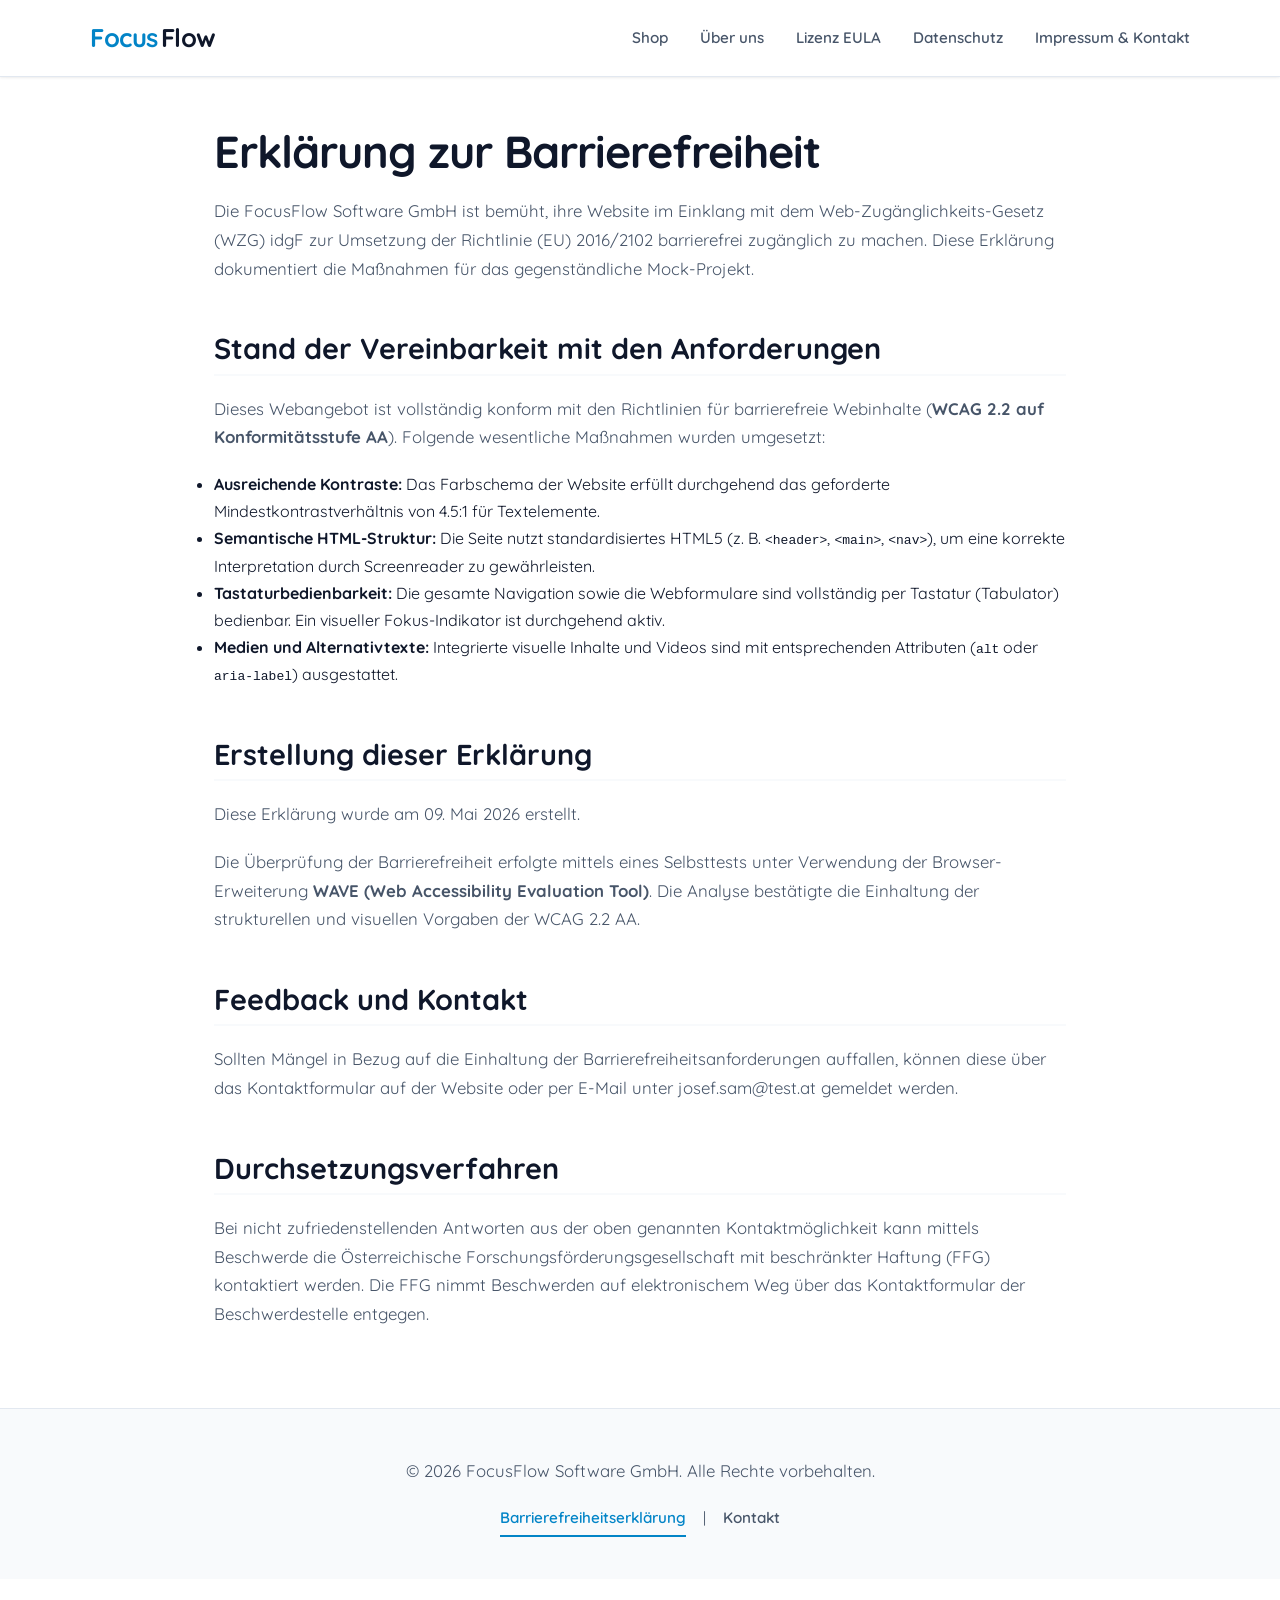
==== barrierefreiheit.html @ 927aa1f4 "Add files via upload" ====
<!DOCTYPE html>
<html lang="de">
<head>
    <meta charset="UTF-8">
    <meta name="viewport" content="width=device-width, initial-scale=1.0">
    <title>Barrierefreiheitserklärung - FocusFlow Webshop</title>
    <link rel="stylesheet" href="style.css">
</head>
<body>
<header role="banner">
    <div class="nav-container">
        <div class="logo">
            <a href="index.html" aria-label="FocusFlow Startseite"><span>Focus</span>Flow</a>
        </div>
        <nav role="navigation" aria-label="Hauptnavigation">
            <ul>
                <li><a href="index.html" >Shop</a></li>
                <li><a href="about.html" >Über uns</a></li>
                <li><a href="lizenz.html" >Lizenz EULA</a></li>
                <li><a href="datenschutz.html" >Datenschutz</a></li>
                <li><a href="impressum.html" >Impressum & Kontakt</a></li>
            </ul>
        </nav>
    </div>
</header>
<main id="main-content" role="main">
    <section>
        <h1>Erklärung zur Barrierefreiheit</h1>
        <p>Die FocusFlow Software GmbH ist bemüht, ihre Website im Einklang mit dem Web-Zugänglichkeits-Gesetz (WZG) idgF zur Umsetzung der Richtlinie (EU) 2016/2102 barrierefrei zugänglich zu machen. Diese Erklärung dokumentiert die Maßnahmen für das gegenständliche Mock-Projekt.</p>

        <h2>Stand der Vereinbarkeit mit den Anforderungen</h2>
        <p>Dieses Webangebot ist vollständig konform mit den Richtlinien für barrierefreie Webinhalte (<strong>WCAG 2.2 auf Konformitätsstufe AA</strong>). Folgende wesentliche Maßnahmen wurden umgesetzt:</p>
        <ul>
            <li><strong>Ausreichende Kontraste:</strong> Das Farbschema der Website erfüllt durchgehend das geforderte Mindestkontrastverhältnis von 4.5:1 für Textelemente.</li>
            <li><strong>Semantische HTML-Struktur:</strong> Die Seite nutzt standardisiertes HTML5 (z. B. <code>&lt;header&gt;</code>, <code>&lt;main&gt;</code>, <code>&lt;nav&gt;</code>), um eine korrekte Interpretation durch Screenreader zu gewährleisten.</li>
            <li><strong>Tastaturbedienbarkeit:</strong> Die gesamte Navigation sowie die Webformulare sind vollständig per Tastatur (Tabulator) bedienbar. Ein visueller Fokus-Indikator ist durchgehend aktiv.</li>
            <li><strong>Medien und Alternativtexte:</strong> Integrierte visuelle Inhalte und Videos sind mit entsprechenden Attributen (<code>alt</code> oder <code>aria-label</code>) ausgestattet.</li>
        </ul>

        <h2>Erstellung dieser Erklärung</h2>
        <p>Diese Erklärung wurde am 09. Mai 2026 erstellt.</p>
        <p>Die Überprüfung der Barrierefreiheit erfolgte mittels eines Selbsttests unter Verwendung der Browser-Erweiterung <strong>WAVE (Web Accessibility Evaluation Tool)</strong>. Die Analyse bestätigte die Einhaltung der strukturellen und visuellen Vorgaben der WCAG 2.2 AA.</p>

        <h2>Feedback und Kontakt</h2>
        <p>Sollten Mängel in Bezug auf die Einhaltung der Barrierefreiheitsanforderungen auffallen, können diese über das Kontaktformular auf der Website oder per E-Mail unter josef.sam@test.at gemeldet werden.</p>

        <h2>Durchsetzungsverfahren</h2>
        <p>Bei nicht zufriedenstellenden Antworten aus der oben genannten Kontaktmöglichkeit kann mittels Beschwerde die Österreichische Forschungsförderungsgesellschaft mit beschränkter Haftung (FFG) kontaktiert werden. Die FFG nimmt Beschwerden auf elektronischem Weg über das Kontaktformular der Beschwerdestelle entgegen.</p>
    </section>
</main>
<footer role="contentinfo">
    <p>&copy; 2026 FocusFlow Software GmbH. Alle Rechte vorbehalten.</p>
    <nav aria-label="Fußzeilen-Navigation">
        <a href="barrierefreiheit.html" class="active">Barrierefreiheitserklärung</a> |
        <a href="impressum.html">Kontakt</a>
    </nav>
</footer>
</body>
</html>
---- style.css ----
/* FocusFlow Webshop Stylesheet - WCAG 2.2 AA Compliant Palette (Light Mode - Polished) */
@import url('https://fonts.googleapis.com/css2?family=Quicksand:wght@400;500;600;700&display=swap');

:root {
    --bg-color: #ffffff;
    --card-bg: #f8fafc;
    --text-color: #0f172a;
    --text-muted: #475569;
    --primary: #0284c7;
    --primary-hover: #0369a1;
    --border-color: #e2e8f0;
    --focus-ring: #0ea5e9;
    --shadow-sm: 0 1px 3px rgba(0,0,0,0.05), 0 1px 2px rgba(0,0,0,0.03);
    --shadow-md: 0 4px 6px -1px rgba(0,0,0,0.05), 0 2px 4px -1px rgba(0,0,0,0.03);
}

* {
    box-sizing: border-box;
    margin: 0;
    padding: 0;
}

body {
    font-family: 'Quicksand', system-ui, -apple-system, sans-serif;
    background-color: var(--bg-color);
    color: var(--text-color);
    line-height: 1.7;
    padding-bottom: 4rem;
    -webkit-font-smoothing: antialiased;
}

input:focus, select:focus, textarea:focus, button:focus, a:focus {
    outline: 3px solid var(--focus-ring);
    outline-offset: 3px;
    border-radius: 4px;
}

header {
    background-color: rgba(255, 255, 255, 0.95);
    backdrop-filter: blur(8px);
    border-bottom: 1px solid var(--border-color);
    padding: 1rem 2rem;
    position: sticky;
    top: 0;
    z-index: 100;
    box-shadow: var(--shadow-sm);
}

.nav-container {
    max-width: 1100px;
    margin: 0 auto;
    display: flex;
    justify-content: space-between;
    align-items: center;
}

.logo a {
    font-size: 1.6rem;
    font-weight: 700;
    color: var(--text-color);
    text-decoration: none;
    display: flex;
    align-items: center;
    gap: 0.2rem;
    letter-spacing: -0.5px;
}

.logo span { color: var(--primary); }

nav ul {
    display: flex;
    list-style: none;
    gap: 2rem;
}

nav a {
    color: var(--text-muted);
    text-decoration: none;
    font-weight: 600;
    font-size: 0.95rem;
    padding: 0.5rem 0;
    transition: color 0.3s ease, border-color 0.3s ease;
    border-bottom: 2px solid transparent;
}

nav a:hover, nav a.active {
    color: var(--primary);
    border-bottom: 2px solid var(--primary);
}

main {
    max-width: 900px;
    margin: 3rem auto;
    padding: 0 1.5rem;
}

h1, h2, h3 {
    margin-bottom: 1.2rem;
    font-weight: 700;
    color: var(--text-color);
    line-height: 1.2;
}

h1 { font-size: 2.8rem; letter-spacing: -1px; }
h2 {
    font-size: 1.8rem;
    margin-top: 3rem;
    padding-bottom: 0.5rem;
    border-bottom: 2px solid var(--card-bg);
}
p { margin-bottom: 1.2rem; color: var(--text-muted); font-size: 1.05rem; }

.hero {
    text-align: center;
    padding: 4rem 2rem;
    background: linear-gradient(145deg, var(--card-bg) 0%, #ffffff 100%);
    border-radius: 16px;
    margin-bottom: 4rem;
    border: 1px solid var(--border-color);
    box-shadow: var(--shadow-sm);
}

.media-container {
    margin: 2.5rem auto 1rem;
    max-width: 800px;
    border-radius: 12px;
    overflow: hidden;
    border: 4px solid #ffffff;
    box-shadow: var(--shadow-md);
    background-color: var(--card-bg);
}
video, img { width: 100%; display: block; border-radius: 8px; }

.interactive-box {
    background-color: #f0f9ff;
    padding: 2rem;
    border-radius: 12px;
    border: 1px dashed var(--primary);
    margin: 2rem 0;
    text-align: center;
}
.interactive-box h3 { color: var(--primary); margin-bottom: 0.5rem; }

button.btn, .btn {
    background-color: var(--primary);
    color: #ffffff;
    border: none;
    padding: 0.85rem 2rem;
    font-size: 1rem;
    font-weight: 700;
    border-radius: 8px;
    cursor: pointer;
    transition: all 0.2s ease;
    display: inline-block;
    text-decoration: none;
    box-shadow: 0 2px 4px rgba(2, 132, 199, 0.2);
}
button.btn:hover, .btn:hover {
    background-color: var(--primary-hover);
    transform: translateY(-2px);
    box-shadow: 0 4px 6px rgba(2, 132, 199, 0.3);
}

.shop-grid {
    display: grid;
    grid-template-columns: repeat(auto-fit, minmax(320px, 1fr));
    gap: 2.5rem;
    margin-top: 2.5rem;
}

.card {
    background-color: #ffffff;
    border: 1px solid var(--border-color);
    border-radius: 16px;
    padding: 2.5rem;
    display: flex;
    flex-direction: column;
    justify-content: space-between;
    transition: transform 0.3s ease, box-shadow 0.3s ease;
    box-shadow: var(--shadow-sm);
}

.card:hover {
    transform: translateY(-5px);
    box-shadow: var(--shadow-md);
}

.card.featured {
    border-color: var(--primary);
    border-width: 2px;
    position: relative;
}

.card.featured::before {
    content: "Bestseller";
    position: absolute;
    top: -14px;
    right: 24px;
    background-color: var(--primary);
    color: white;
    padding: 0.3rem 1rem;
    font-size: 0.85rem;
    font-weight: 700;
    border-radius: 20px;
    text-transform: uppercase;
    letter-spacing: 0.5px;
}

.price {
    font-size: 2.5rem;
    font-weight: 700;
    color: var(--text-color);
    margin: 1.5rem 0;
    display: flex;
    align-items: baseline;
    gap: 0.5rem;
}

.features-list { list-style: none; margin: 2rem 0; padding-top: 1.5rem; border-top: 1px solid var(--border-color); }
.features-list li { margin-bottom: 0.8rem; color: var(--text-color); font-weight: 500; display: flex; align-items: center; gap: 0.5rem; }

.form-group { margin-bottom: 1.5rem; }
label { display: block; margin-bottom: 0.5rem; font-weight: 600; color: var(--text-color); }
input, textarea, select {
    width: 100%;
    padding: 0.9rem;
    background-color: #ffffff;
    border: 1px solid var(--border-color);
    color: var(--text-color);
    border-radius: 8px;
    font-family: inherit;
    transition: border-color 0.2s ease, box-shadow 0.2s ease;
}
input:focus, textarea:focus {
    border-color: var(--primary);
    box-shadow: 0 0 0 3px rgba(2, 132, 199, 0.1);
}

table { width: 100%; border-collapse: separate; border-spacing: 0; margin: 2rem 0; border: 1px solid var(--border-color); border-radius: 8px; overflow: hidden; }
th, td { padding: 1.2rem; text-align: left; border-bottom: 1px solid var(--border-color); }
th { background-color: var(--card-bg); color: var(--text-color); font-weight: 700; }
tr:last-child td { border-bottom: none; }
tr:nth-child(even) { background-color: #fbfcfd; }

footer {
    background-color: var(--card-bg);
    border-top: 1px solid var(--border-color);
    padding: 3rem 2rem;
    text-align: center;
    font-size: 0.95rem;
    color: var(--text-muted);
    margin-top: 5rem;
}
footer nav { margin-top: 1rem; }
footer nav a {
    color: var(--text-muted);
    margin: 0 0.8rem;
    text-decoration: none;
    font-weight: 600;
}
footer nav a:hover { color: var(--primary); text-decoration: underline; }
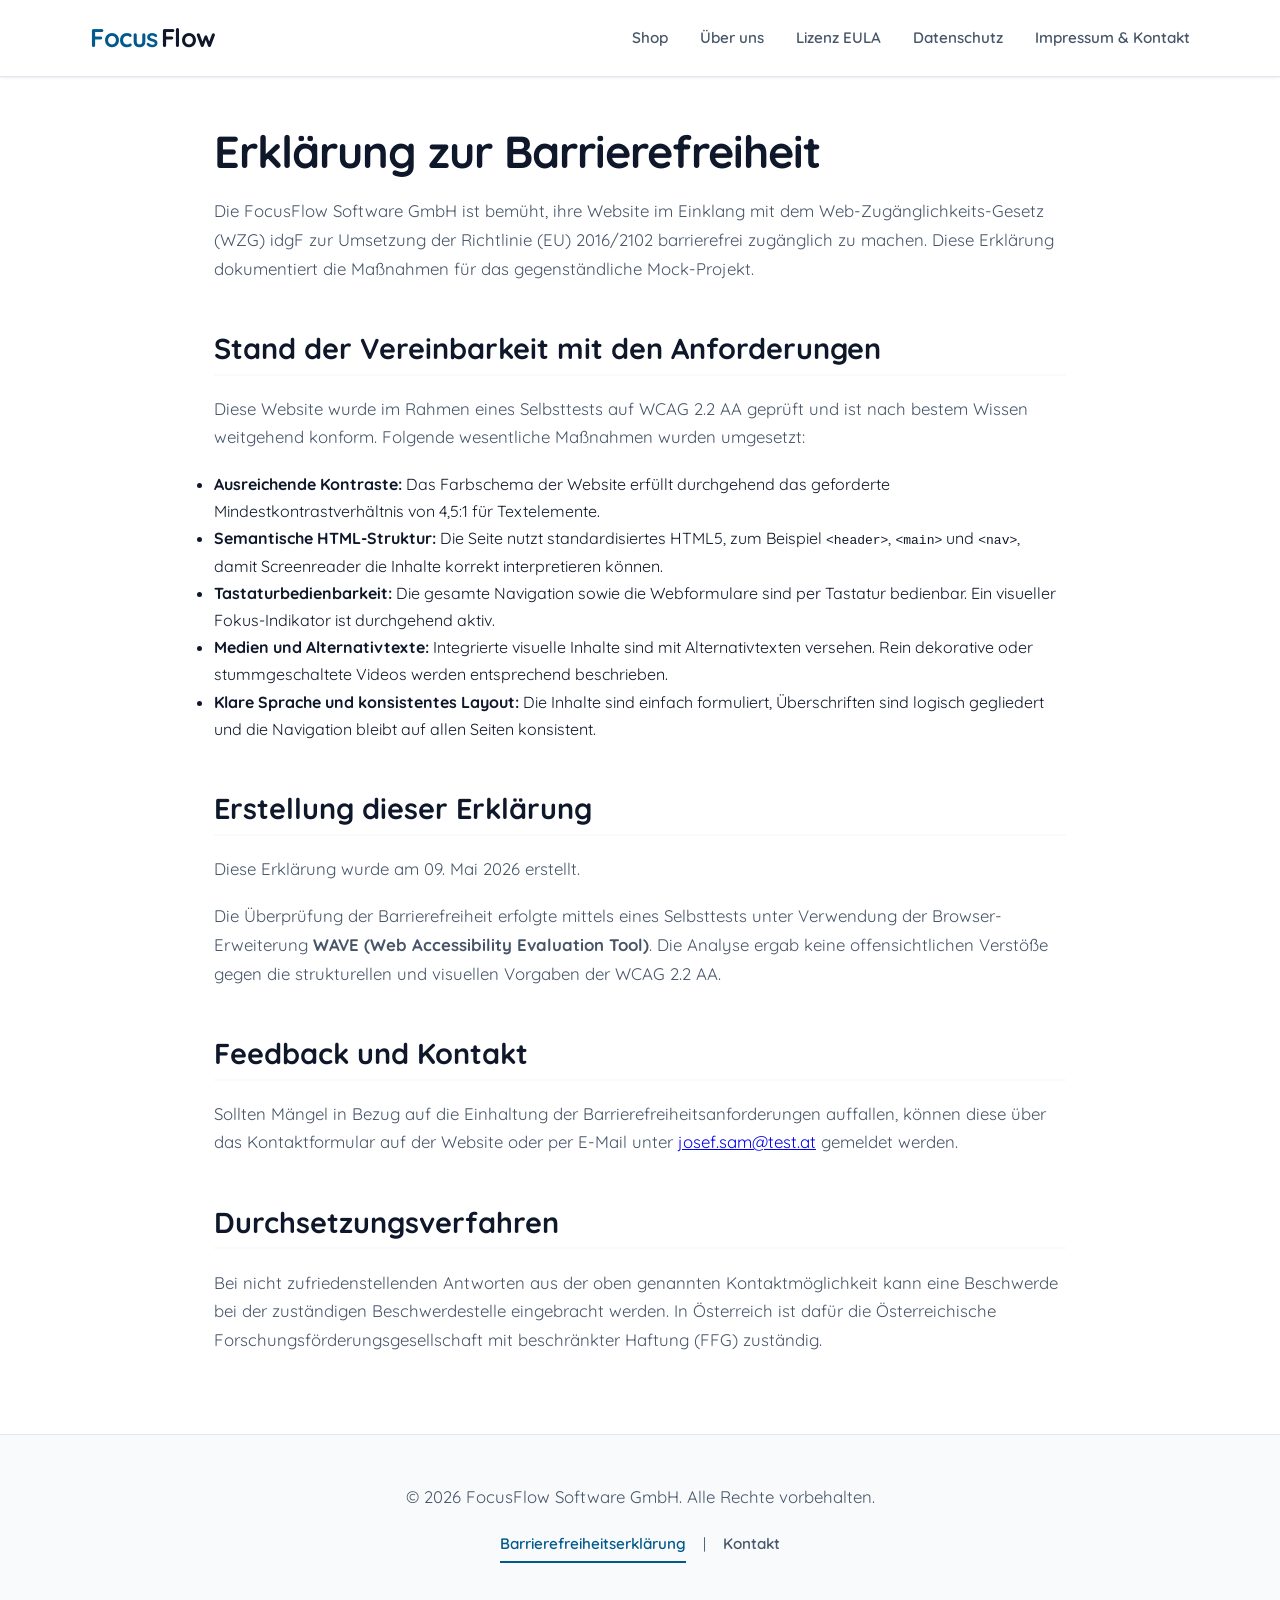
==== commit d896d746: "Revise accessibility statement for improved clarity Updated the accessibility statement for clarity " ====
--- a/barrierefreiheit.html
+++ b/barrierefreiheit.html
@@ -14,40 +14,102 @@
         </div>
         <nav role="navigation" aria-label="Hauptnavigation">
             <ul>
-                <li><a href="index.html" >Shop</a></li>
-                <li><a href="about.html" >Über uns</a></li>
-                <li><a href="lizenz.html" >Lizenz EULA</a></li>
-                <li><a href="datenschutz.html" >Datenschutz</a></li>
-                <li><a href="impressum.html" >Impressum & Kontakt</a></li>
+                <li><a href="index.html">Shop</a></li>
+                <li><a href="about.html">Über uns</a></li>
+                <li><a href="lizenz.html">Lizenz EULA</a></li>
+                <li><a href="datenschutz.html">Datenschutz</a></li>
+                <li><a href="impressum.html">Impressum & Kontakt</a></li>
             </ul>
         </nav>
     </div>
 </header>
+
 <main id="main-content" role="main">
     <section>
         <h1>Erklärung zur Barrierefreiheit</h1>
-        <p>Die FocusFlow Software GmbH ist bemüht, ihre Website im Einklang mit dem Web-Zugänglichkeits-Gesetz (WZG) idgF zur Umsetzung der Richtlinie (EU) 2016/2102 barrierefrei zugänglich zu machen. Diese Erklärung dokumentiert die Maßnahmen für das gegenständliche Mock-Projekt.</p>
+
+        <p>
+            Die FocusFlow Software GmbH ist bemüht, ihre Website im Einklang mit dem
+            Web-Zugänglichkeits-Gesetz (WZG) idgF zur Umsetzung der Richtlinie
+            (EU) 2016/2102 barrierefrei zugänglich zu machen. Diese Erklärung
+            dokumentiert die Maßnahmen für das gegenständliche Mock-Projekt.
+        </p>
 
         <h2>Stand der Vereinbarkeit mit den Anforderungen</h2>
-        <p>Dieses Webangebot ist vollständig konform mit den Richtlinien für barrierefreie Webinhalte (<strong>WCAG 2.2 auf Konformitätsstufe AA</strong>). Folgende wesentliche Maßnahmen wurden umgesetzt:</p>
+
+        <p>
+            Diese Website wurde im Rahmen eines Selbsttests auf WCAG 2.2 AA geprüft
+            und ist nach bestem Wissen weitgehend konform. Folgende wesentliche
+            Maßnahmen wurden umgesetzt:
+        </p>
+
         <ul>
-            <li><strong>Ausreichende Kontraste:</strong> Das Farbschema der Website erfüllt durchgehend das geforderte Mindestkontrastverhältnis von 4.5:1 für Textelemente.</li>
-            <li><strong>Semantische HTML-Struktur:</strong> Die Seite nutzt standardisiertes HTML5 (z. B. <code>&lt;header&gt;</code>, <code>&lt;main&gt;</code>, <code>&lt;nav&gt;</code>), um eine korrekte Interpretation durch Screenreader zu gewährleisten.</li>
-            <li><strong>Tastaturbedienbarkeit:</strong> Die gesamte Navigation sowie die Webformulare sind vollständig per Tastatur (Tabulator) bedienbar. Ein visueller Fokus-Indikator ist durchgehend aktiv.</li>
-            <li><strong>Medien und Alternativtexte:</strong> Integrierte visuelle Inhalte und Videos sind mit entsprechenden Attributen (<code>alt</code> oder <code>aria-label</code>) ausgestattet.</li>
+            <li>
+                <strong>Ausreichende Kontraste:</strong>
+                Das Farbschema der Website erfüllt durchgehend das geforderte
+                Mindestkontrastverhältnis von 4,5:1 für Textelemente.
+            </li>
+            <li>
+                <strong>Semantische HTML-Struktur:</strong>
+                Die Seite nutzt standardisiertes HTML5, zum Beispiel
+                <code>&lt;header&gt;</code>, <code>&lt;main&gt;</code> und
+                <code>&lt;nav&gt;</code>, damit Screenreader die Inhalte korrekt
+                interpretieren können.
+            </li>
+            <li>
+                <strong>Tastaturbedienbarkeit:</strong>
+                Die gesamte Navigation sowie die Webformulare sind per Tastatur
+                bedienbar. Ein visueller Fokus-Indikator ist durchgehend aktiv.
+            </li>
+            <li>
+                <strong>Medien und Alternativtexte:</strong>
+                Integrierte visuelle Inhalte sind mit Alternativtexten versehen.
+                Rein dekorative oder stummgeschaltete Videos werden entsprechend
+                beschrieben.
+            </li>
+            <li>
+                <strong>Klare Sprache und konsistentes Layout:</strong>
+                Die Inhalte sind einfach formuliert, Überschriften sind logisch
+                gegliedert und die Navigation bleibt auf allen Seiten konsistent.
+            </li>
         </ul>
 
         <h2>Erstellung dieser Erklärung</h2>
-        <p>Diese Erklärung wurde am 09. Mai 2026 erstellt.</p>
-        <p>Die Überprüfung der Barrierefreiheit erfolgte mittels eines Selbsttests unter Verwendung der Browser-Erweiterung <strong>WAVE (Web Accessibility Evaluation Tool)</strong>. Die Analyse bestätigte die Einhaltung der strukturellen und visuellen Vorgaben der WCAG 2.2 AA.</p>
+
+        <p>
+            Diese Erklärung wurde am 09. Mai 2026 erstellt.
+        </p>
+
+        <p>
+            Die Überprüfung der Barrierefreiheit erfolgte mittels eines Selbsttests
+            unter Verwendung der Browser-Erweiterung
+            <strong>WAVE (Web Accessibility Evaluation Tool)</strong>.
+            Die Analyse ergab keine offensichtlichen Verstöße gegen die
+            strukturellen und visuellen Vorgaben der WCAG 2.2 AA.
+        </p>
 
         <h2>Feedback und Kontakt</h2>
-        <p>Sollten Mängel in Bezug auf die Einhaltung der Barrierefreiheitsanforderungen auffallen, können diese über das Kontaktformular auf der Website oder per E-Mail unter josef.sam@test.at gemeldet werden.</p>
+
+        <p>
+            Sollten Mängel in Bezug auf die Einhaltung der Barrierefreiheitsanforderungen
+            auffallen, können diese über das Kontaktformular auf der Website oder per
+            E-Mail unter
+            <a href="mailto:josef.sam@test.at">josef.sam@test.at</a>
+            gemeldet werden.
+        </p>
 
         <h2>Durchsetzungsverfahren</h2>
-        <p>Bei nicht zufriedenstellenden Antworten aus der oben genannten Kontaktmöglichkeit kann mittels Beschwerde die Österreichische Forschungsförderungsgesellschaft mit beschränkter Haftung (FFG) kontaktiert werden. Die FFG nimmt Beschwerden auf elektronischem Weg über das Kontaktformular der Beschwerdestelle entgegen.</p>
+
+        <p>
+            Bei nicht zufriedenstellenden Antworten aus der oben genannten
+            Kontaktmöglichkeit kann eine Beschwerde bei der zuständigen
+            Beschwerdestelle eingebracht werden. In Österreich ist dafür die
+            Österreichische Forschungsförderungsgesellschaft mit beschränkter
+            Haftung (FFG) zuständig.
+        </p>
     </section>
 </main>
+
 <footer role="contentinfo">
     <p>&copy; 2026 FocusFlow Software GmbH. Alle Rechte vorbehalten.</p>
     <nav aria-label="Fußzeilen-Navigation">
@@ -56,4 +118,4 @@
     </nav>
 </footer>
 </body>
-</html>+</html>
--- a/style.css
+++ b/style.css
@@ -6,8 +6,8 @@
     --card-bg: #f8fafc;
     --text-color: #0f172a;
     --text-muted: #475569;
-    --primary: #0284c7;
-    --primary-hover: #0369a1;
+    --primary: #02598b;    
+    --primary-hover: #013f63;
     --border-color: #e2e8f0;
     --focus-ring: #0ea5e9;
     --shadow-sm: 0 1px 3px rgba(0,0,0,0.05), 0 1px 2px rgba(0,0,0,0.03);
@@ -258,4 +258,4 @@
     text-decoration: none;
     font-weight: 600;
 }
-footer nav a:hover { color: var(--primary); text-decoration: underline; }+footer nav a:hover { color: var(--primary); text-decoration: underline; }
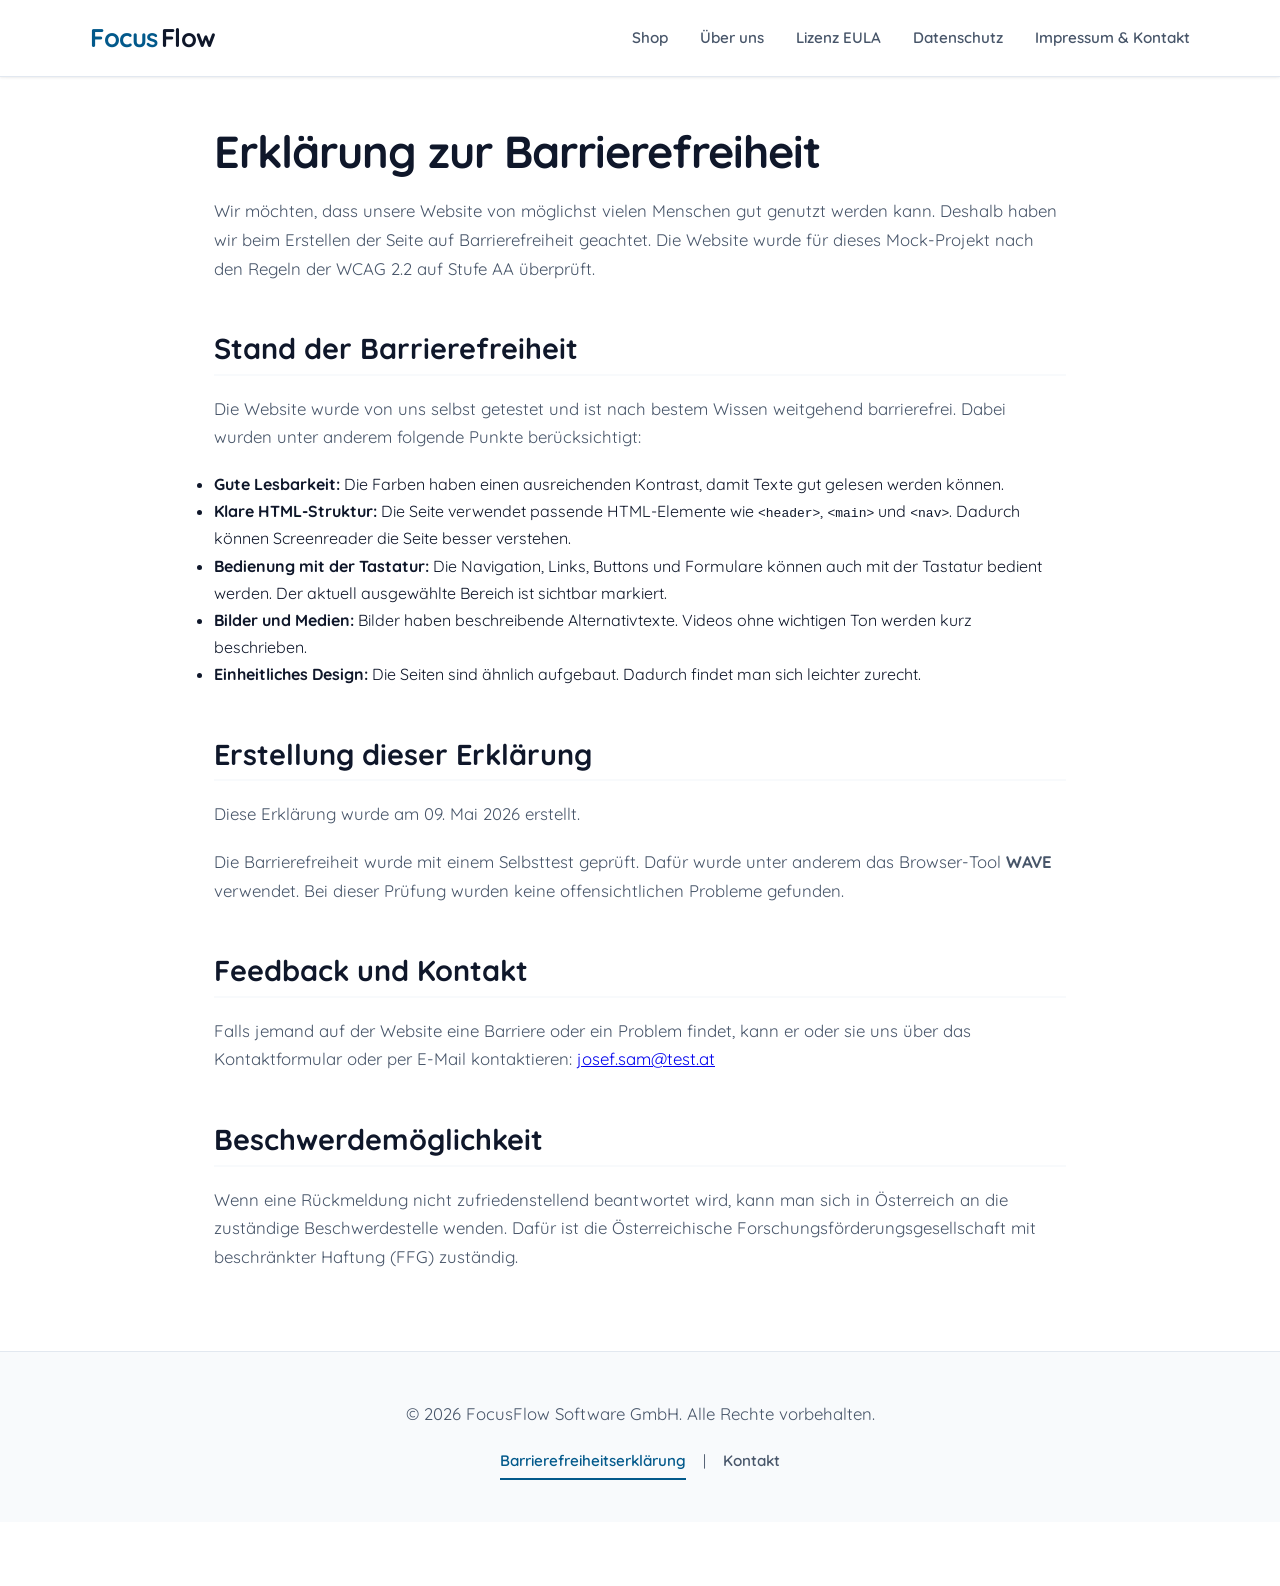
==== commit 5c3a0f5d: "Revise accessibility statement for clarity and accuracy" ====
--- a/barrierefreiheit.html
+++ b/barrierefreiheit.html
@@ -29,48 +29,48 @@
         <h1>Erklärung zur Barrierefreiheit</h1>
 
         <p>
-            Die FocusFlow Software GmbH ist bemüht, ihre Website im Einklang mit dem
-            Web-Zugänglichkeits-Gesetz (WZG) idgF zur Umsetzung der Richtlinie
-            (EU) 2016/2102 barrierefrei zugänglich zu machen. Diese Erklärung
-            dokumentiert die Maßnahmen für das gegenständliche Mock-Projekt.
+            Wir möchten, dass unsere Website von möglichst vielen Menschen gut genutzt
+            werden kann. Deshalb haben wir beim Erstellen der Seite auf Barrierefreiheit
+            geachtet. Die Website wurde für dieses Mock-Projekt nach den Regeln der
+            WCAG 2.2 auf Stufe AA überprüft.
         </p>
 
-        <h2>Stand der Vereinbarkeit mit den Anforderungen</h2>
+        <h2>Stand der Barrierefreiheit</h2>
 
         <p>
-            Diese Website wurde im Rahmen eines Selbsttests auf WCAG 2.2 AA geprüft
-            und ist nach bestem Wissen weitgehend konform. Folgende wesentliche
-            Maßnahmen wurden umgesetzt:
+            Die Website wurde von uns selbst getestet und ist nach bestem Wissen
+            weitgehend barrierefrei. Dabei wurden unter anderem folgende Punkte
+            berücksichtigt:
         </p>
 
         <ul>
             <li>
-                <strong>Ausreichende Kontraste:</strong>
-                Das Farbschema der Website erfüllt durchgehend das geforderte
-                Mindestkontrastverhältnis von 4,5:1 für Textelemente.
+                <strong>Gute Lesbarkeit:</strong>
+                Die Farben haben einen ausreichenden Kontrast, damit Texte gut
+                gelesen werden können.
             </li>
             <li>
-                <strong>Semantische HTML-Struktur:</strong>
-                Die Seite nutzt standardisiertes HTML5, zum Beispiel
+                <strong>Klare HTML-Struktur:</strong>
+                Die Seite verwendet passende HTML-Elemente wie
                 <code>&lt;header&gt;</code>, <code>&lt;main&gt;</code> und
-                <code>&lt;nav&gt;</code>, damit Screenreader die Inhalte korrekt
-                interpretieren können.
+                <code>&lt;nav&gt;</code>. Dadurch können Screenreader die Seite
+                besser verstehen.
             </li>
             <li>
-                <strong>Tastaturbedienbarkeit:</strong>
-                Die gesamte Navigation sowie die Webformulare sind per Tastatur
-                bedienbar. Ein visueller Fokus-Indikator ist durchgehend aktiv.
+                <strong>Bedienung mit der Tastatur:</strong>
+                Die Navigation, Links, Buttons und Formulare können auch mit der
+                Tastatur bedient werden. Der aktuell ausgewählte Bereich ist sichtbar
+                markiert.
             </li>
             <li>
-                <strong>Medien und Alternativtexte:</strong>
-                Integrierte visuelle Inhalte sind mit Alternativtexten versehen.
-                Rein dekorative oder stummgeschaltete Videos werden entsprechend
-                beschrieben.
+                <strong>Bilder und Medien:</strong>
+                Bilder haben beschreibende Alternativtexte. Videos ohne wichtigen Ton
+                werden kurz beschrieben.
             </li>
             <li>
-                <strong>Klare Sprache und konsistentes Layout:</strong>
-                Die Inhalte sind einfach formuliert, Überschriften sind logisch
-                gegliedert und die Navigation bleibt auf allen Seiten konsistent.
+                <strong>Einheitliches Design:</strong>
+                Die Seiten sind ähnlich aufgebaut. Dadurch findet man sich leichter
+                zurecht.
             </li>
         </ul>
 
@@ -81,37 +81,33 @@
         </p>
 
         <p>
-            Die Überprüfung der Barrierefreiheit erfolgte mittels eines Selbsttests
-            unter Verwendung der Browser-Erweiterung
-            <strong>WAVE (Web Accessibility Evaluation Tool)</strong>.
-            Die Analyse ergab keine offensichtlichen Verstöße gegen die
-            strukturellen und visuellen Vorgaben der WCAG 2.2 AA.
+            Die Barrierefreiheit wurde mit einem Selbsttest geprüft. Dafür wurde unter
+            anderem das Browser-Tool <strong>WAVE</strong> verwendet. Bei dieser Prüfung
+            wurden keine offensichtlichen Probleme gefunden.
         </p>
 
         <h2>Feedback und Kontakt</h2>
 
         <p>
-            Sollten Mängel in Bezug auf die Einhaltung der Barrierefreiheitsanforderungen
-            auffallen, können diese über das Kontaktformular auf der Website oder per
-            E-Mail unter
+            Falls jemand auf der Website eine Barriere oder ein Problem findet, kann
+            er oder sie uns über das Kontaktformular oder per E-Mail kontaktieren:
             <a href="mailto:josef.sam@test.at">josef.sam@test.at</a>
-            gemeldet werden.
         </p>
 
-        <h2>Durchsetzungsverfahren</h2>
+        <h2>Beschwerdemöglichkeit</h2>
 
         <p>
-            Bei nicht zufriedenstellenden Antworten aus der oben genannten
-            Kontaktmöglichkeit kann eine Beschwerde bei der zuständigen
-            Beschwerdestelle eingebracht werden. In Österreich ist dafür die
-            Österreichische Forschungsförderungsgesellschaft mit beschränkter
-            Haftung (FFG) zuständig.
+            Wenn eine Rückmeldung nicht zufriedenstellend beantwortet wird, kann man
+            sich in Österreich an die zuständige Beschwerdestelle wenden. Dafür ist die
+            Österreichische Forschungsförderungsgesellschaft mit beschränkter Haftung
+            (FFG) zuständig.
         </p>
     </section>
 </main>
 
 <footer role="contentinfo">
     <p>&copy; 2026 FocusFlow Software GmbH. Alle Rechte vorbehalten.</p>
+
     <nav aria-label="Fußzeilen-Navigation">
         <a href="barrierefreiheit.html" class="active">Barrierefreiheitserklärung</a> |
         <a href="impressum.html">Kontakt</a>
